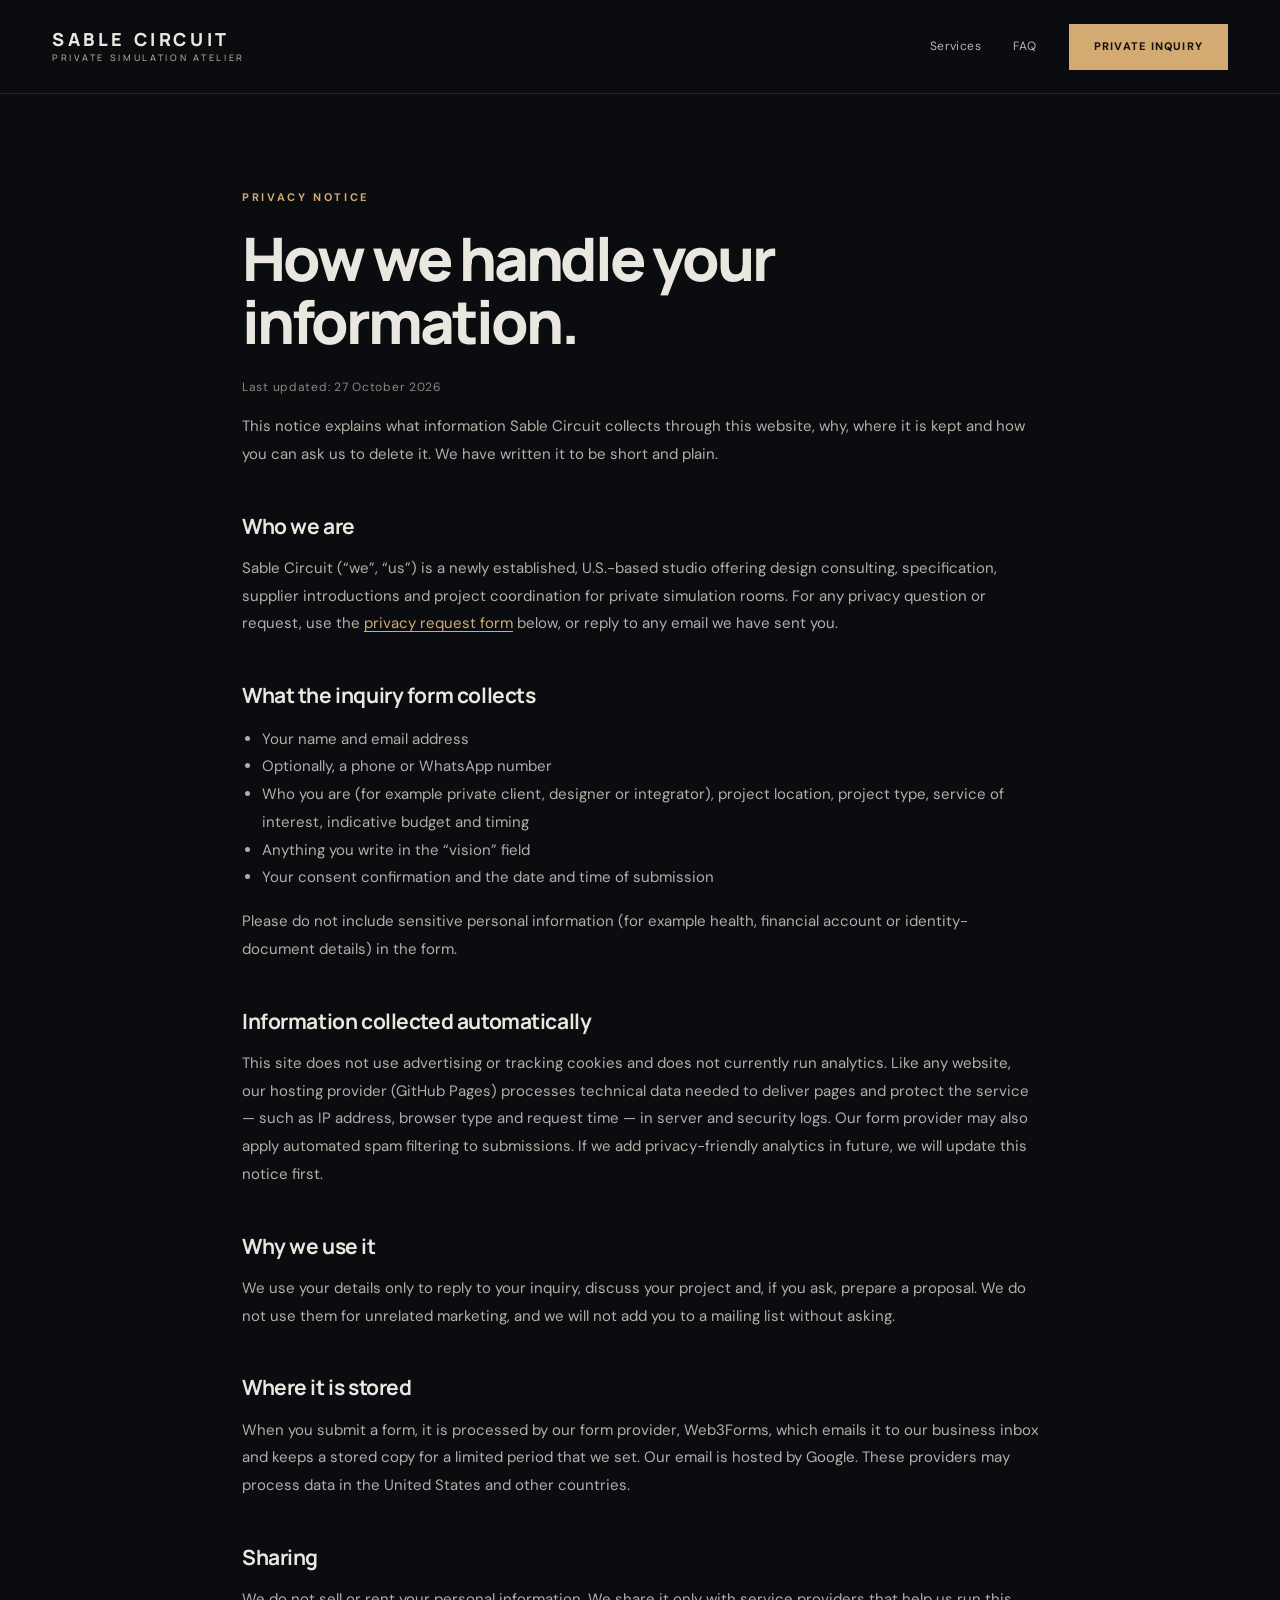
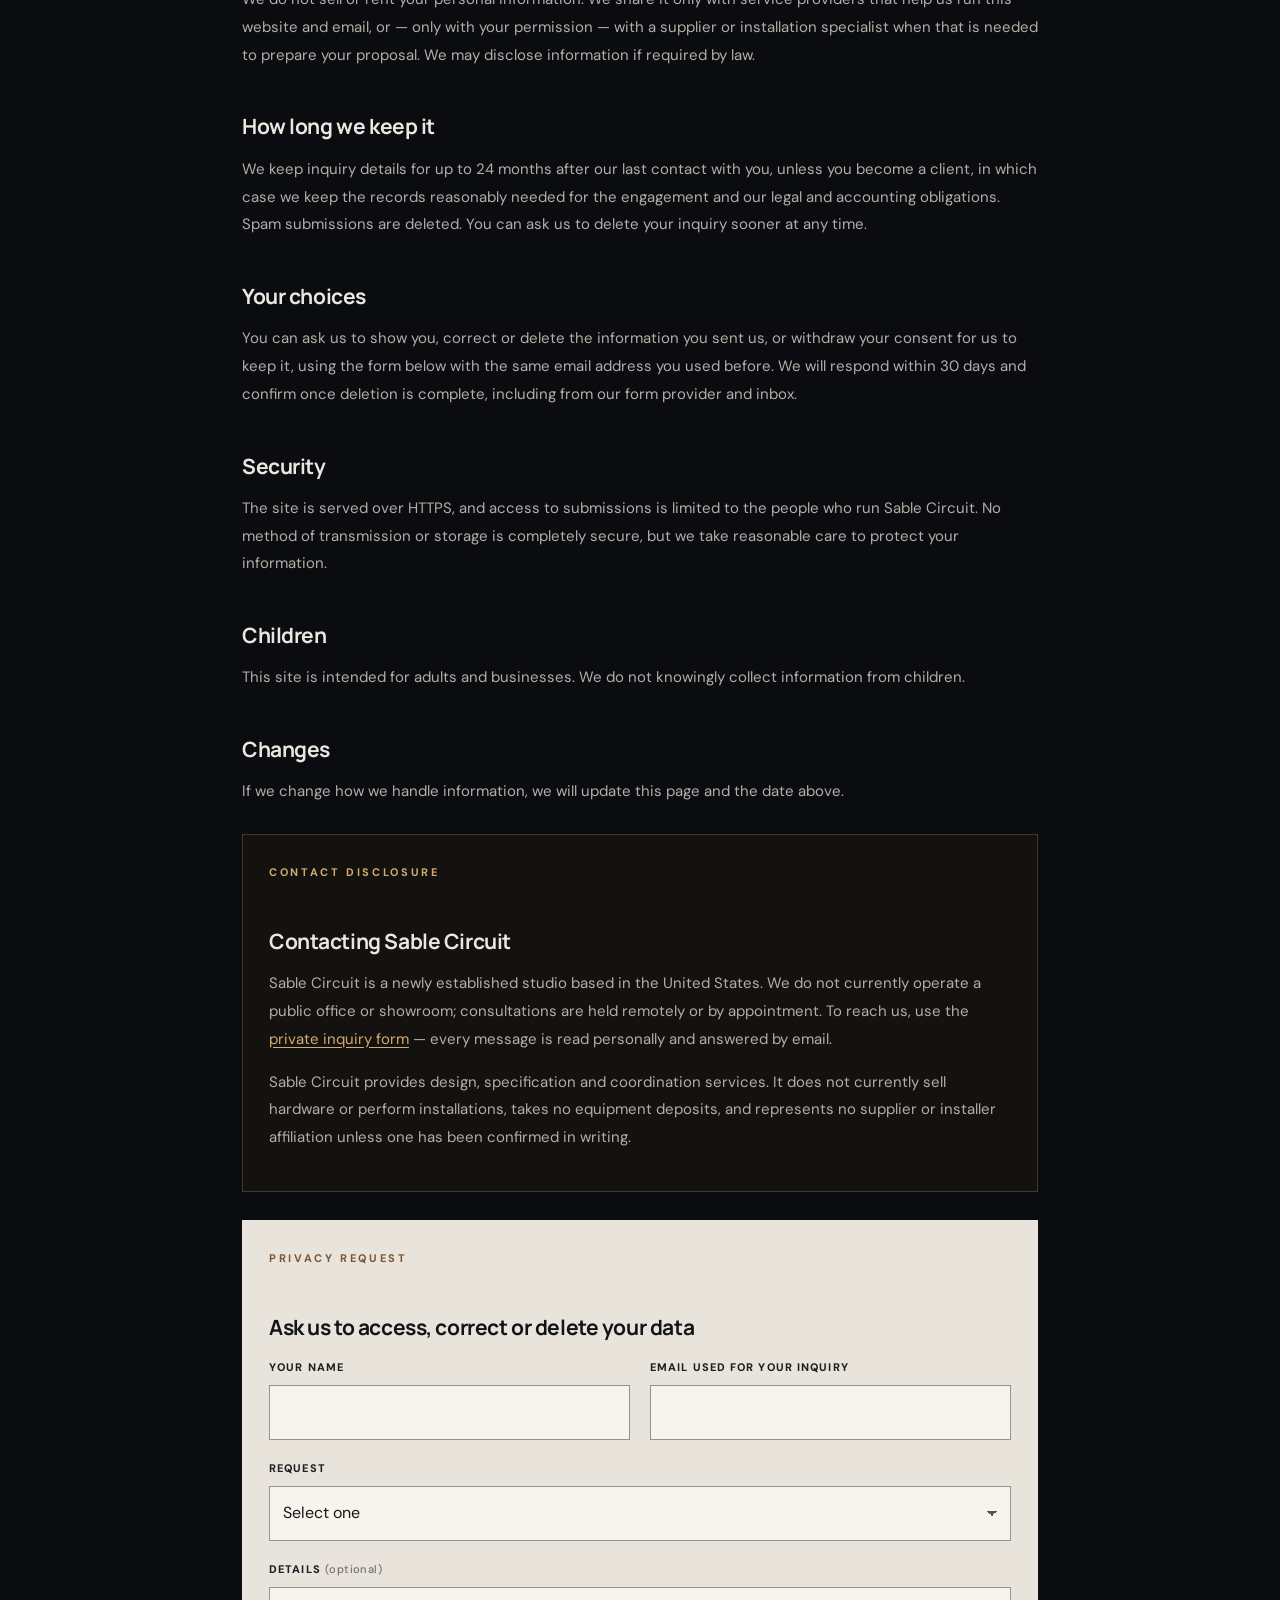
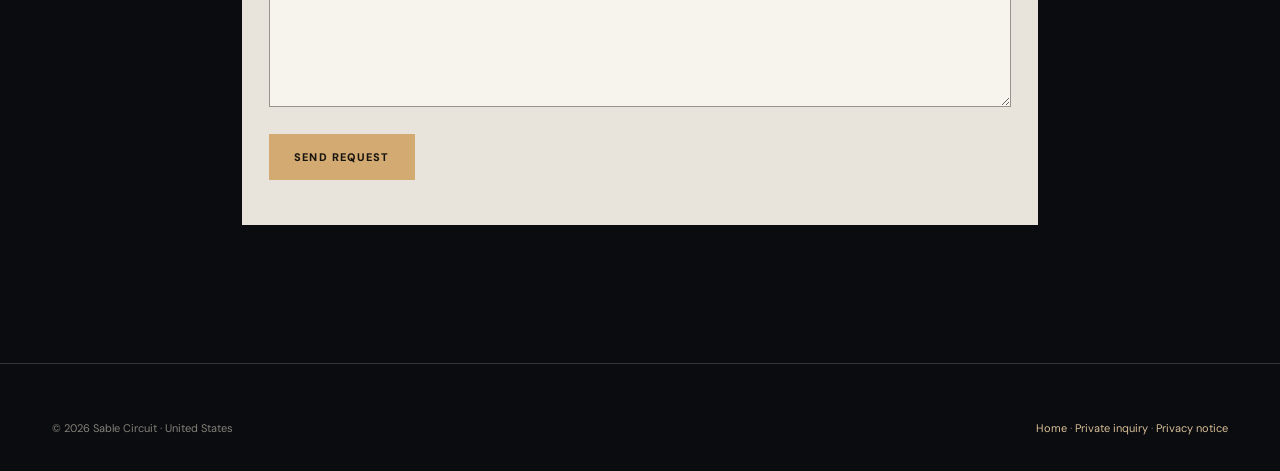
==== privacy/index.html @ c44b562e "Initial site: Sable Circuit — Private Simulation Atelier Co-authored-by: mrmream-dotcom <mrmream-dot" ====
<!DOCTYPE html>
<html lang="en">
<head>
  <meta charset="utf-8">
  <meta name="viewport" content="width=device-width, initial-scale=1">
  <title>Privacy Notice — Sable Circuit</title>
  <meta name="description" content="How Sable Circuit collects, uses, stores and deletes information submitted through its inquiry form.">
  <meta name="theme-color" content="#0a0c0f">
  <meta name="color-scheme" content="dark">
  <meta name="robots" content="index,follow">
  <meta http-equiv="Content-Security-Policy" content="default-src 'self'; script-src 'self'; style-src 'self'; img-src 'self' data:; font-src 'self'; connect-src 'self' https://api.web3forms.com; form-action 'self' https://api.web3forms.com; object-src 'none'">
  <meta name="referrer" content="strict-origin-when-cross-origin">
  <meta property="og:type" content="website">
  <meta property="og:site_name" content="Sable Circuit">
  <meta property="og:title" content="Privacy Notice — Sable Circuit">
  <meta property="og:description" content="How Sable Circuit collects, uses, stores and deletes information submitted through its inquiry form.">
  <meta property="og:image" content="https://mrmream-dotcom.github.io/Sable-circuit/og-image.png">
  <meta name="twitter:card" content="summary_large_image">
  <link rel="icon" href="../favicon.svg" type="image/svg+xml">
  <link rel="icon" href="../favicon-32.png" type="image/png" sizes="32x32">
  <link rel="apple-touch-icon" href="../apple-touch-icon.png">
  <link rel="manifest" href="../site.webmanifest">
  <link rel="stylesheet" href="../assets/css/site.css">
</head>
<body>
<a class="skip" href="#main">Skip to content</a>
<header class="site">
  <div class="wrap nav">
    <a href="../" class="mark" aria-label="Sable Circuit — home">SABLE CIRCUIT<small>PRIVATE SIMULATION ATELIER</small></a>
    <nav class="menu menu-simple" aria-label="Primary"><a href="../#services">Services</a><a href="../#faq">FAQ</a><a class="btn" href="../#inquire">Private inquiry</a></nav>
  </div>
</header>
<main id="main" class="page">
  <div class="wrap">
    <span class="eyebrow">Privacy notice</span>
    <h1>How we handle your information.</h1>
    <p class="meta">Last updated: 27 October 2026</p>
    <p>This notice explains what information Sable Circuit collects through this website, why, where it is kept and how you can ask us to delete it. We have written it to be short and plain.</p>

    <h2>Who we are</h2>
    <p>Sable Circuit (“we”, “us”) is a newly established, U.S.-based studio offering design consulting, specification, supplier introductions and project coordination for private simulation rooms. For any privacy question or request, use the <a href="#privacy-request">privacy request form</a> below, or reply to any email we have sent you.</p>

    <h2>What the inquiry form collects</h2>
    <ul>
      <li>Your name and email address</li>
      <li>Optionally, a phone or WhatsApp number</li>
      <li>Who you are (for example private client, designer or integrator), project location, project type, service of interest, indicative budget and timing</li>
      <li>Anything you write in the “vision” field</li>
      <li>Your consent confirmation and the date and time of submission</li>
    </ul>
    <p>Please do not include sensitive personal information (for example health, financial account or identity-document details) in the form.</p>

    <h2>Information collected automatically</h2>
    <p>This site does not use advertising or tracking cookies and does not currently run analytics. Like any website, our hosting provider (GitHub Pages) processes technical data needed to deliver pages and protect the service — such as IP address, browser type and request time — in server and security logs. Our form provider may also apply automated spam filtering to submissions. If we add privacy-friendly analytics in future, we will update this notice first.</p>

    <h2>Why we use it</h2>
    <p>We use your details only to reply to your inquiry, discuss your project and, if you ask, prepare a proposal. We do not use them for unrelated marketing, and we will not add you to a mailing list without asking.</p>

    <h2>Where it is stored</h2>
    <p>When you submit a form, it is processed by our form provider, Web3Forms, which emails it to our business inbox and keeps a stored copy for a limited period that we set. Our email is hosted by Google. These providers may process data in the United States and other countries.</p>

    <h2>Sharing</h2>
    <p>We do not sell or rent your personal information. We share it only with service providers that help us run this website and email, or — only with your permission — with a supplier or installation specialist when that is needed to prepare your proposal. We may disclose information if required by law.</p>

    <h2>How long we keep it</h2>
    <p>We keep inquiry details for up to 24 months after our last contact with you, unless you become a client, in which case we keep the records reasonably needed for the engagement and our legal and accounting obligations. Spam submissions are deleted. You can ask us to delete your inquiry sooner at any time.</p>

    <h2>Your choices</h2>
    <p>You can ask us to show you, correct or delete the information you sent us, or withdraw your consent for us to keep it, using the form below with the same email address you used before. We will respond within 30 days and confirm once deletion is complete, including from our form provider and inbox.</p>

    <h2>Security</h2>
    <p>The site is served over HTTPS, and access to submissions is limited to the people who run Sable Circuit. No method of transmission or storage is completely secure, but we take reasonable care to protect your information.</p>

    <h2>Children</h2>
    <p>This site is intended for adults and businesses. We do not knowingly collect information from children.</p>

    <h2>Changes</h2>
    <p>If we change how we handle information, we will update this page and the date above.</p>

    <div class="card" id="contact">
      <span class="eyebrow">Contact disclosure</span>
      <h2>Contacting Sable Circuit</h2>
      <p>Sable Circuit is a newly established studio based in the United States. We do not currently operate a public office or showroom; consultations are held remotely or by appointment. To reach us, use the <a href="../#inquire">private inquiry form</a> — every message is read personally and answered by email.</p>
      <p>Sable Circuit provides design, specification and coordination services. It does not currently sell hardware or perform installations, takes no equipment deposits, and represents no supplier or installer affiliation unless one has been confirmed in writing.</p>
    </div>

    <div class="card contact request-card" id="privacy-request">
      <span class="eyebrow">Privacy request</span>
      <h2>Ask us to access, correct or delete your data</h2>
      <div class="form-wrap" id="form-wrap">
        <form id="leadform" class="form" name="privacy-request" method="POST" action="https://api.web3forms.com/submit" accept-charset="UTF-8" novalidate>
          <input type="hidden" name="access_key" value="WEB3FORMS_ACCESS_KEY">
          <input type="hidden" name="subject" value="[Sable Circuit Lead] Privacy request">
          <input type="hidden" name="from_name" value="Sable Circuit website">
          <input type="hidden" name="form_type" value="Privacy request">
          <input type="hidden" name="redirect" value="https://mrmream-dotcom.github.io/Sable-circuit/thank-you/">
          <p class="hp" aria-hidden="true"><label>Leave this unchecked <input type="checkbox" name="botcheck" tabindex="-1"></label></p>
          <div class="field"><label for="pr-name">Your name</label><input id="pr-name" name="name" type="text" required autocomplete="name" maxlength="120"><span class="err">Please enter your name.</span></div>
          <div class="field"><label for="pr-email">Email used for your inquiry</label><input id="pr-email" name="email" type="email" required autocomplete="email" maxlength="200"><span class="err">Please enter a valid email address.</span></div>
          <div class="field full"><label for="pr-type">Request</label><select id="pr-type" name="request" required><option value="">Select one</option><option>Delete my data</option><option>Send me a copy of my data</option><option>Correct my data</option><option>Other privacy question</option></select><span class="err">Please choose a request.</span></div>
          <div class="field full"><label for="pr-notes">Details <span class="opt">(optional)</span></label><textarea id="pr-notes" name="notes" maxlength="2000"></textarea></div>
          <div class="form-actions"><button class="btn" type="submit" id="submit">Send request</button></div>
          <p class="status" id="status" role="status" aria-live="polite"></p>
        </form>
        <div class="success" id="success" tabindex="-1"><span class="eyebrow">Received</span><h3>Request received.</h3><p>We will reply by email within 30 days, and usually much sooner.</p></div>
      </div>
    </div>
  </div>
</main>
<footer class="footer">
  <div class="wrap">
    <div class="fine fine-solo"><span>© 2026 Sable Circuit · United States</span><span><a href="../">Home</a> · <a href="../#inquire">Private inquiry</a> · <a href="../privacy/">Privacy notice</a></span></div>
  </div>
</footer>
<script src="../assets/js/inquiry.js" defer></script>
</body>
</html>
---- assets/css/site.css ----
/* Sable Circuit — site styles. Fonts are self-hosted (SIL OFL 1.1, see assets/fonts/FONTS-LICENSE.txt). */
@font-face{font-family:'Manrope';src:url('../fonts/manrope-var.woff2') format('woff2');font-weight:200 800;font-style:normal;font-display:swap}
@font-face{font-family:'DM Sans';src:url('../fonts/dmsans-var.woff2') format('woff2');font-weight:100 1000;font-style:normal;font-display:swap}
:root{--bg:#0a0c0f;--paper:#eae7e1;--mute:#aaa9a6;--accent:#d3aa72;--accent-2:#e9c395;--line:#383b40;--panel:#14171b;--ink:#121418;--sand:#e8e4dc}
*{box-sizing:border-box}
html{scroll-behavior:smooth;-webkit-text-size-adjust:100%}
body{margin:0;background:var(--bg);color:var(--paper);font-family:'DM Sans',Arial,sans-serif;line-height:1.55;overflow-x:hidden}
a{color:inherit;text-decoration:none}
img,svg{max-width:100%}
button,input,select,textarea{font:inherit}
::selection{background:var(--accent);color:var(--bg)}
:focus-visible{outline:2px solid var(--accent);outline-offset:3px}
.skip{position:absolute;left:-9999px;top:8px;z-index:50;background:var(--accent);color:#17130e;padding:10px 16px;font-weight:700}
.skip:focus{left:12px}
.wrap{max-width:1240px;margin:auto;padding:0 32px}
.eyebrow{display:inline-block;text-transform:uppercase;letter-spacing:.24em;font-size:11px;font-weight:700;color:var(--accent)}
.sr-only{position:absolute!important;width:1px;height:1px;padding:0;margin:-1px;overflow:hidden;clip:rect(0,0,0,0);white-space:nowrap;border:0}

/* Header */
header.site{border-bottom:1px solid #ffffff1b;position:relative;z-index:5}
.nav{min-height:93px;display:flex;justify-content:space-between;align-items:center;gap:20px}
.mark{font-family:Manrope,sans-serif;font-weight:800;letter-spacing:.20em;font-size:18px;white-space:nowrap;line-height:1.2}
.mark small{display:block;font-weight:500;letter-spacing:.3em;color:#b4a58f;font-size:9px;margin-top:3px}
.menu{display:flex;align-items:center;gap:32px;font-size:12px;color:#b5b6b4;letter-spacing:.04em}
.menu a:not(.btn):hover{color:var(--paper)}
.mnav{display:none;position:relative}
.mnav summary{list-style:none;cursor:pointer;display:inline-flex;align-items:center;gap:10px;min-height:42px;padding:0 14px;border:1px solid #6d6a66;font-size:10px;font-weight:800;letter-spacing:.16em;text-transform:uppercase;color:var(--paper)}
.mnav summary::-webkit-details-marker{display:none}
.mnav summary .bars{width:16px;height:9px;border-block:1.5px solid currentColor;position:relative}
.mnav[open] summary{border-color:var(--accent);color:var(--accent)}
.mnav nav{position:absolute;right:0;top:calc(100% + 10px);width:min(78vw,300px);background:#111317;border:1px solid #ffffff22;padding:10px 0;box-shadow:0 18px 40px #0009}
.mnav nav a{display:block;padding:13px 20px;font-size:13px;letter-spacing:.06em;color:#d8d4cd;border-bottom:1px solid #ffffff10}
.mnav nav a:last-child{border-bottom:0;color:var(--accent);font-weight:700}

/* Buttons */
.btn{display:inline-flex;align-items:center;justify-content:center;min-height:46px;padding:0 24px;letter-spacing:.11em;text-transform:uppercase;font-size:11px;font-weight:800;border:1px solid var(--accent);background:var(--accent);color:#17130e;cursor:pointer;transition:transform .2s,background .2s;text-align:center}
.btn:hover{background:var(--accent-2);transform:translateY(-2px)}
.btn.ghost{background:transparent;color:var(--paper);border-color:#888785}
.btn.ghost:hover{border-color:var(--accent);color:var(--accent)}
.btn[disabled]{opacity:.6;cursor:progress;transform:none}

/* Hero */
.hero{position:relative;min-height:675px;overflow:hidden;background:radial-gradient(circle at 82% 42%,#282522 0%,#111317 38%,#0a0c0f 78%)}
.hero:before{content:'';position:absolute;inset:0;background:linear-gradient(105deg,transparent 0% 55%,#d3aa720c 55.3% 55.6%,transparent 55.9%);pointer-events:none}
.hero-content{position:relative;z-index:1;display:flex;align-items:center;min-height:675px}
.hero-text{max-width:680px;padding:76px 0 96px}
.hero h1{font-family:Manrope,Arial,sans-serif;font-size:clamp(46px,6.7vw,94px);line-height:1.02;letter-spacing:-.055em;margin:26px 0;font-weight:800}
.hero h1 em{font-style:normal;color:var(--accent)}
.hero p{max-width:540px;font-size:16px;color:#bcb9b3;line-height:1.85;margin:0 0 14px}
.hero p.sub{font-size:13px;color:#9b978f;line-height:1.7}
.hero-buttons{display:flex;flex-wrap:wrap;gap:12px;margin-top:32px}
.hero-id{position:absolute;bottom:35px;left:32px;font-size:10px;letter-spacing:.14em;color:#95918a;text-transform:uppercase;z-index:1}
.illustration{pointer-events:none;position:absolute;right:-9%;top:8%;width:64%;height:90%;opacity:.72}
.illustration svg{width:100%;height:100%;filter:drop-shadow(0 0 36px #bd99541f)}
.ticker{border-block:1px solid #ffffff22;background:#151619;padding:18px 0;overflow:hidden}
.ticker .wrap{display:flex;justify-content:space-between;gap:12px 20px;flex-wrap:wrap;color:#b5b0a8;font-size:10px;letter-spacing:.17em;text-transform:uppercase}

/* Sections */
section{padding:110px 0;scroll-margin-top:10px}
section.tight-top{padding-top:0}
section.alt{background:#101215}
.section-heading{font:700 clamp(30px,3.7vw,54px)/1.13 Manrope,Arial,sans-serif;letter-spacing:-.045em;max-width:760px;margin:19px 0 22px}
.lede{max-width:700px;color:#aaa7a1;line-height:1.85;margin:0 0 48px;font-size:15px}
.grid3{display:grid;grid-template-columns:repeat(3,1fr);gap:18px}
.service{border:1px solid #ffffff1f;background:linear-gradient(150deg,#1b1d20,#101215);padding:37px 31px;min-height:300px}
.service .number{display:block;color:var(--accent);font-size:12px;letter-spacing:.2em;margin-bottom:55px}
.service h3{font:700 25px/1.15 Manrope,sans-serif;letter-spacing:-.04em;margin:0 0 16px}
.service p{font-size:13.5px;color:#aeaeb0;margin:0;line-height:1.9}

/* Offers */
.offers{display:grid;grid-template-columns:repeat(3,1fr);gap:18px;align-items:stretch}
.offer{display:flex;flex-direction:column;border:1px solid #ffffff1f;background:#121418;padding:34px 30px 30px}
.offer.feature{border-color:#d3aa7266;background:linear-gradient(160deg,#1d1a16,#121418 60%)}
.offer .tag{font-size:11px;letter-spacing:.2em;text-transform:uppercase;color:var(--accent);font-weight:700}
.offer h3{font:700 26px/1.15 Manrope,sans-serif;letter-spacing:-.04em;margin:18px 0 8px}
.offer .fee{font:800 22px/1.2 Manrope,sans-serif;color:var(--paper);letter-spacing:-.03em;margin:6px 0 2px}
.offer .fee-note{font-size:11.5px;color:#8f8b84;letter-spacing:.04em;margin:0 0 18px}
.offer p{font-size:13.5px;color:#aeaeb0;line-height:1.8;margin:0 0 16px}
.offer ul{list-style:none;margin:0 0 24px;padding:0;border-top:1px solid #ffffff14}
.offer li{font-size:13px;color:#cfcbc4;padding:10px 0 10px 20px;border-bottom:1px solid #ffffff14;position:relative}
.offer li:before{content:'';position:absolute;left:0;top:18px;width:8px;height:1px;background:var(--accent)}
.offer .btn{margin-top:auto;align-self:flex-start}
.terms{margin-top:28px;border:1px solid #d3aa7240;background:#15130f;padding:22px 26px;font-size:13px;color:#bdb6aa;line-height:1.8;max-width:980px}
.terms strong{color:var(--paper)}

/* Split */
.split{display:grid;grid-template-columns:1fr 1fr;gap:80px;align-items:center}
.split p{color:#aaa7a1;line-height:1.9}
.panel-art{min-height:360px;border:1px solid #97744755;background:radial-gradient(ellipse at 70% 45%,#4c3a28,#201d1c 37%,#0d0f12 80%);display:flex;align-items:center;justify-content:center;position:relative;overflow:hidden}
.panel-art:before,.panel-art:after{content:'';position:absolute;transform:rotate(-27deg);height:900px;width:1px;background:#d3aa7244;left:37%;top:-240px}
.panel-art:after{left:43%;background:#d3aa7220}
.panel-art span{font:800 92px/1 Manrope,sans-serif;letter-spacing:-.12em;color:#dcc7a6;text-shadow:0 0 80px #bb834e}
.panel-art small{position:absolute;bottom:14px;right:16px;font-size:10px;letter-spacing:.16em;text-transform:uppercase;color:#8f826f}

/* Budgets */
.budgets{display:grid;grid-template-columns:repeat(3,1fr);gap:16px}
.budget{border-top:1px solid var(--accent);background:#17191c;padding:30px 30px 34px}
.budget h3{font:700 24px Manrope,sans-serif;margin:16px 0 6px}
.budget .price{font:800 27px Manrope,sans-serif;color:var(--accent);letter-spacing:-.05em}
.budget .label{display:inline-block;margin-top:8px;font-size:10px;letter-spacing:.16em;text-transform:uppercase;color:#8f8b84;border:1px solid #ffffff22;padding:3px 8px}
.budget p{color:#a7a4a0;font-size:13px;line-height:1.7}
.note{color:#9a968f;font-size:12.5px;max-width:820px;margin-top:22px;line-height:1.75}

/* Steps */
.steps{display:grid;grid-template-columns:repeat(4,1fr);gap:27px}
.step{padding-top:23px;border-top:1px solid #575350}
.step strong{color:var(--accent);display:block;font-size:13px;margin-bottom:22px}
.step h3{font-size:17px;margin:0 0 9px}
.step p{font-size:12.5px;color:#a9a7a3;line-height:1.8;margin:0}

/* Trade */
.trade-list{list-style:none;padding:0;margin:26px 0 0;display:grid;grid-template-columns:1fr 1fr;gap:12px}
.trade-list li{border:1px solid #ffffff1a;padding:16px 18px;font-size:13px;color:#cfcbc4;background:#121418}
.trade-list li b{display:block;color:var(--accent);font-size:11px;letter-spacing:.16em;text-transform:uppercase;margin-bottom:4px}

/* FAQ */
.faq{max-width:900px;border-top:1px solid #ffffff1c}
.faq details{border-bottom:1px solid #ffffff1c}
.faq summary{cursor:pointer;list-style:none;padding:22px 40px 22px 0;font:600 17px/1.4 Manrope,sans-serif;letter-spacing:-.01em;position:relative}
.faq summary::-webkit-details-marker{display:none}
.faq summary:after{content:'+';position:absolute;right:4px;top:18px;color:var(--accent);font-size:24px;font-weight:400}
.faq details[open] summary:after{content:'–'}
.faq details p{margin:0 0 22px;color:#aaa7a1;font-size:14px;line-height:1.85;max-width:780px}

/* Contact / form */
.contact{background:var(--sand);color:var(--ink)}
.contact .eyebrow{color:#7a5530}
.contact-grid{display:grid;grid-template-columns:minmax(0,.85fr) minmax(0,1.15fr);gap:64px;align-items:start}
.contact-copy{color:#5a5752;font-size:14.5px;line-height:1.8}
.contact-copy a,.data-note a,.contact .consent a{color:#7a5530;text-decoration:underline;text-underline-offset:3px}
.data-note{margin-top:26px;border-left:2px solid #b08550;padding:4px 0 4px 16px;font-size:12.5px;color:#5f5b55;line-height:1.75}
.data-note strong{color:#2a2622}
.direct{margin-top:22px;font-size:13px;color:#5a5752}
.form{display:grid;grid-template-columns:1fr 1fr;gap:20px}
.field label,.field .lbl{display:block;font-size:11px;font-weight:800;letter-spacing:.1em;text-transform:uppercase;margin:0 0 9px;color:#1d1f23}
.field .opt{font-weight:500;letter-spacing:.04em;text-transform:none;color:#76726b}
.field input,.field select,.field textarea{width:100%;padding:14px 13px;border:1px solid #99948b;color:#171717;background:#f7f4ee;border-radius:0;outline-color:#9a6d3e;font-size:16px;-webkit-appearance:none;appearance:none}
.field select{background-image:linear-gradient(45deg,transparent 50%,#5a5752 50%),linear-gradient(135deg,#5a5752 50%,transparent 50%);background-position:calc(100% - 18px) 50%,calc(100% - 13px) 50%;background-size:5px 5px;background-repeat:no-repeat;padding-right:34px}
.field.full{grid-column:1 / -1}
.field textarea{resize:vertical;min-height:120px}
.field .err{display:none;font-size:12px;color:#9b2c1f;margin-top:6px}
.field.invalid input,.field.invalid select,.field.invalid textarea{border-color:#9b2c1f;background:#fbf1ee}
.field.invalid .err{display:block}
.consent{grid-column:1 / -1;display:flex;gap:12px;align-items:flex-start;font-size:13px;color:#3d3a35;line-height:1.6}
.consent input{width:20px;height:20px;margin:2px 0 0;flex:0 0 auto;accent-color:#9a6d3e}
.consent.invalid{color:#9b2c1f}
.form-actions{grid-column:1 / -1;display:flex;flex-wrap:wrap;align-items:center;gap:16px}
.form-help{font-size:12px;color:#77736d;margin:0}
.status{grid-column:1 / -1;font-size:14px;margin:0}
.status.error{color:#9b2c1f}
.hp{position:absolute!important;left:-10000px!important;width:1px;height:1px;overflow:hidden}
.success{display:none;border:1px solid #b08550;background:#f4efe6;padding:34px 32px}
.success h3{font:700 26px/1.2 Manrope,sans-serif;letter-spacing:-.03em;margin:12px 0 10px;color:var(--ink)}
.success p{color:#5a5752;font-size:14px;line-height:1.8;margin:0 0 10px}
.form-wrap.sent .form{display:none}
.form-wrap.sent .success{display:block}

/* Footer */
.footer{padding:56px 0 34px;border-top:1px solid #343434;color:#96928a;font-size:12px}
.footer-grid{display:grid;grid-template-columns:1.4fr 1fr 1fr;gap:40px}
.footer h4{font-size:10px;letter-spacing:.2em;text-transform:uppercase;color:#cfc6b8;margin:0 0 14px}
.footer ul{list-style:none;margin:0;padding:0}
.footer li{margin:0 0 9px}
.footer a{color:#d9bf98}
.footer a:hover{color:var(--accent-2)}
.footer .fine{margin-top:40px;padding-top:20px;border-top:1px solid #ffffff12;display:flex;justify-content:space-between;gap:12px 25px;flex-wrap:wrap;font-size:11px;color:#85817a}
.footer p{margin:0 0 10px;line-height:1.7;max-width:420px}

/* Simple pages (privacy, thank-you, 404) */
.page{padding:90px 0 110px}
.page .wrap{max-width:860px}
.page h1{font:800 clamp(36px,5vw,60px)/1.06 Manrope,sans-serif;letter-spacing:-.05em;margin:18px 0 22px}
.page h2{font:700 21px/1.3 Manrope,sans-serif;letter-spacing:-.02em;margin:44px 0 12px;color:var(--paper)}
.page p,.page li{color:#b3afa8;font-size:15px;line-height:1.85}
.page ul{padding-left:20px}
.page a:not(.btn){color:var(--accent);text-decoration:underline;text-underline-offset:3px}
.page .meta{font-size:12px;color:#8c887f;letter-spacing:.06em}
.page .card{border:1px solid #d3aa7240;background:#13120f;padding:24px 26px;margin:28px 0}
.page .actions{display:flex;flex-wrap:wrap;gap:12px;margin-top:34px}
.center-page{min-height:calc(100vh - 93px - 160px);display:flex;align-items:center}

/* Responsive */
@media(max-width:1080px){.menu{gap:22px}}
@media(max-width:980px){.menu{display:none}.mnav{display:block}.illustration{right:-32%;width:93%;opacity:.28}.split{grid-template-columns:1fr;gap:28px}.grid3,.budgets,.offers{grid-template-columns:1fr}.steps{grid-template-columns:repeat(2,1fr)}.contact-grid{grid-template-columns:1fr;gap:36px}.footer-grid{grid-template-columns:1fr 1fr}.footer-grid>div:first-child{grid-column:1 / -1}.service{min-height:0}.service .number{margin-bottom:28px}}
@media(max-width:600px){.wrap{padding:0 22px}.nav{min-height:78px}.mark{font-size:14px;letter-spacing:.18em}.mark small{font-size:8px;letter-spacing:.24em}section{padding:72px 0}.hero,.hero-content{min-height:0}.hero-text{padding:56px 0 90px}.hero h1{font-size:clamp(40px,12vw,54px)}.hero p{font-size:14.5px}.hero-buttons .btn{flex:1 1 100%}.hero-id{left:22px;right:22px;bottom:28px}.ticker .wrap{font-size:9px;justify-content:flex-start}.steps{grid-template-columns:1fr;gap:18px}.form{grid-template-columns:1fr}.panel-art{min-height:240px}.panel-art span{font-size:72px}.trade-list{grid-template-columns:1fr}.offer{padding:28px 22px}.budget{padding:26px 22px}.footer-grid{grid-template-columns:1fr}.success{padding:26px 20px}.form-actions .btn{width:100%}}
@media(prefers-reduced-motion:reduce){html{scroll-behavior:auto}.btn{transition:none}.btn:hover{transform:none}}
.steps-gap{margin-top:90px}
.footer-blurb{margin-top:18px!important}
@media(max-width:600px){.steps-gap{margin-top:56px}}
.menu-simple{display:flex}
@media(max-width:980px){.menu.menu-simple{display:flex;gap:14px}.menu.menu-simple a:not(.btn){display:none}}
@media(max-width:600px){.menu.menu-simple .btn{padding:0 12px;font-size:9.5px;min-height:38px}}
.fine-solo{margin-top:0;border-top:0;padding-top:0}

/* hero note sits in the content column (aligned with the container at every width) */
.hero-id,.hero-id[class]{position:static;margin-top:34px;left:auto;right:auto;bottom:auto}
/* privacy request card reuses the light inquiry-form palette */
.request-card{border-color:transparent}
.request-card h2{color:var(--ink)}
.request-card .form{margin-top:18px}
.card.request-card{background:var(--sand);color:var(--ink);border-color:transparent}
.footer .fine-solo{margin-top:0;border-top:0;padding-top:0}
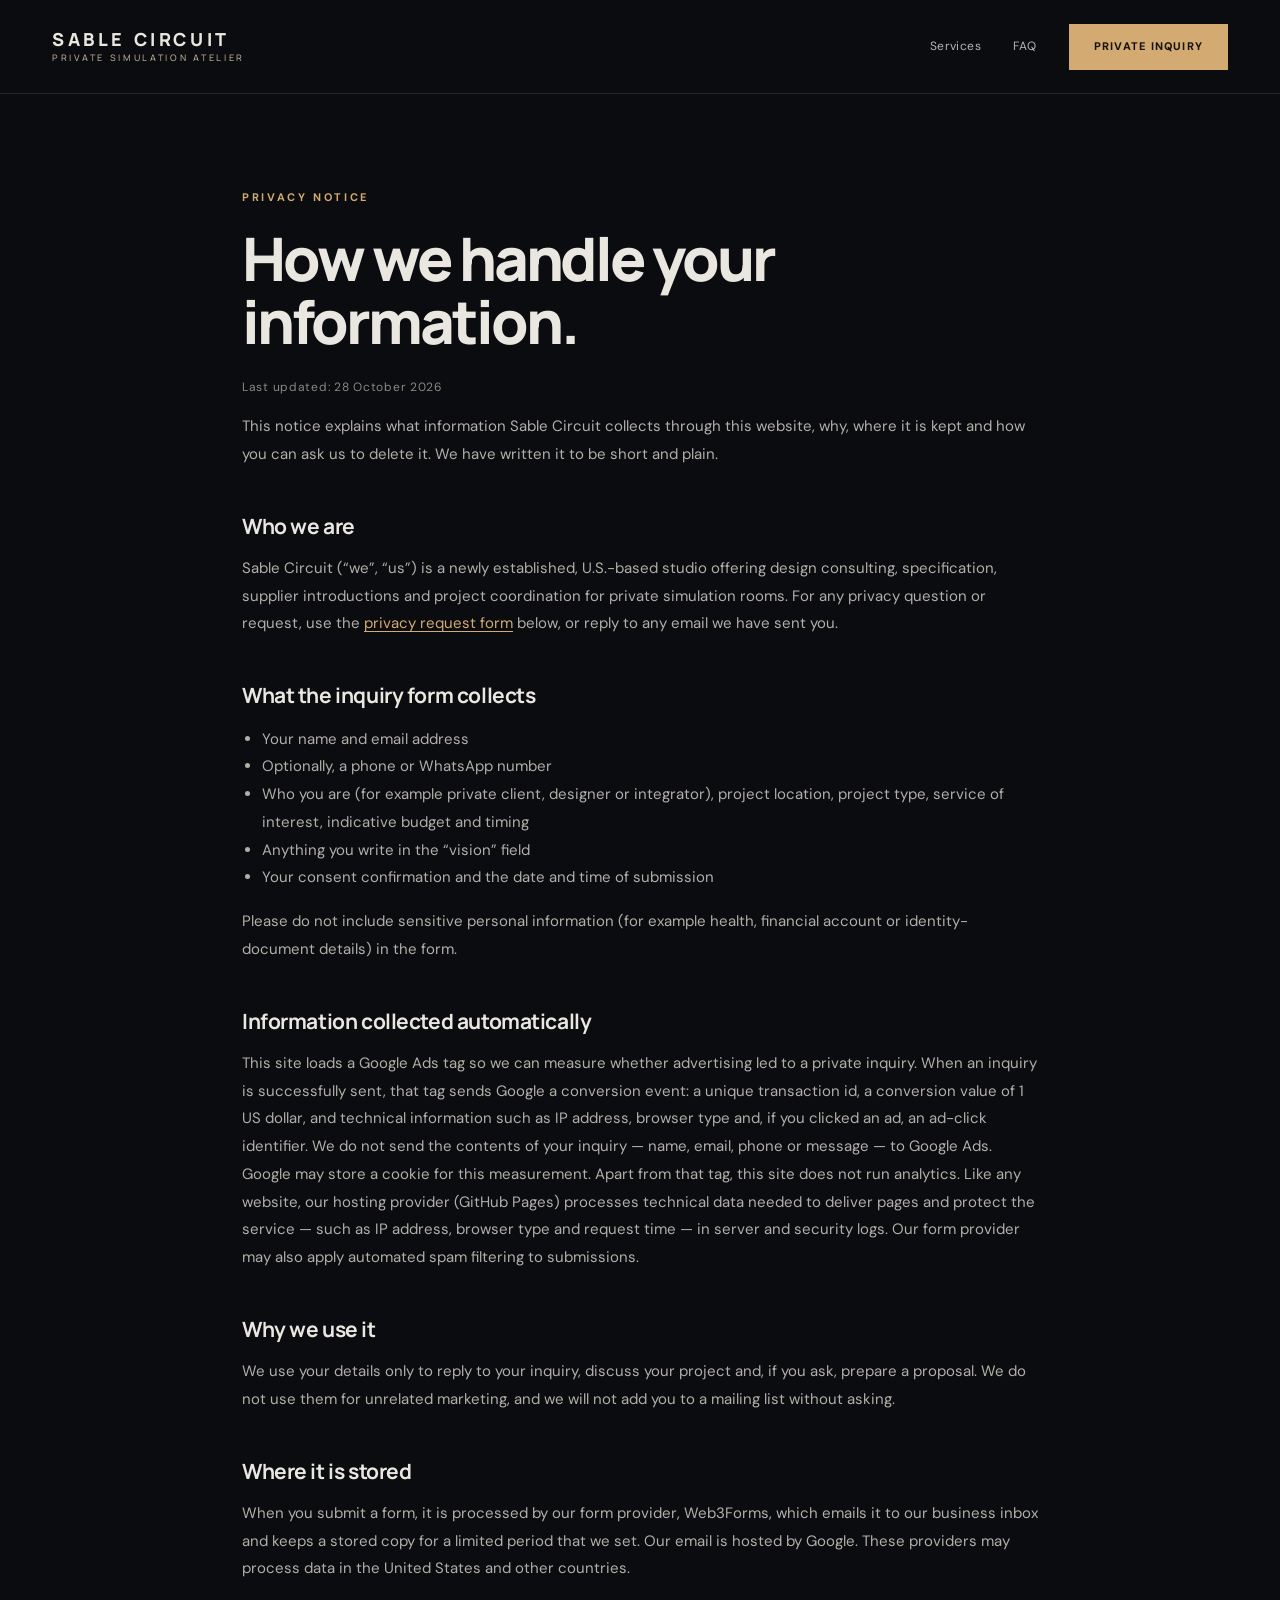
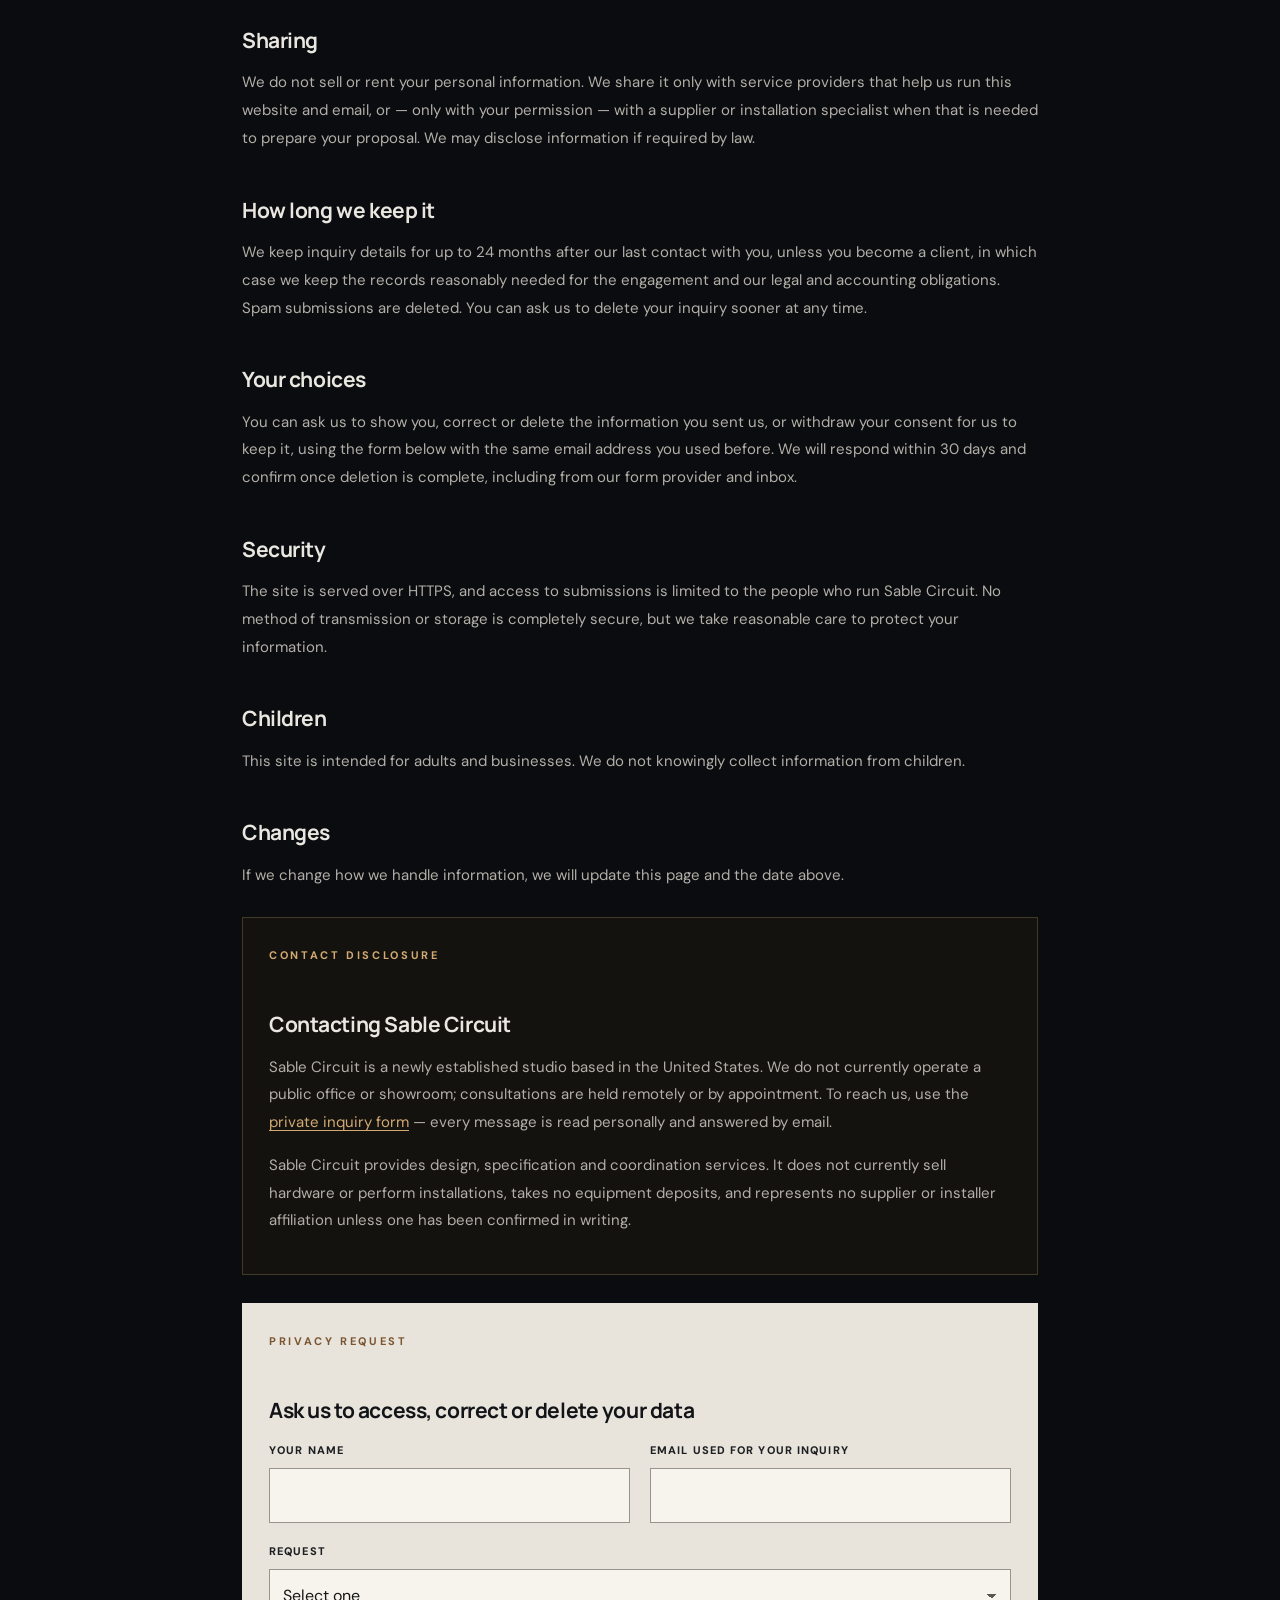
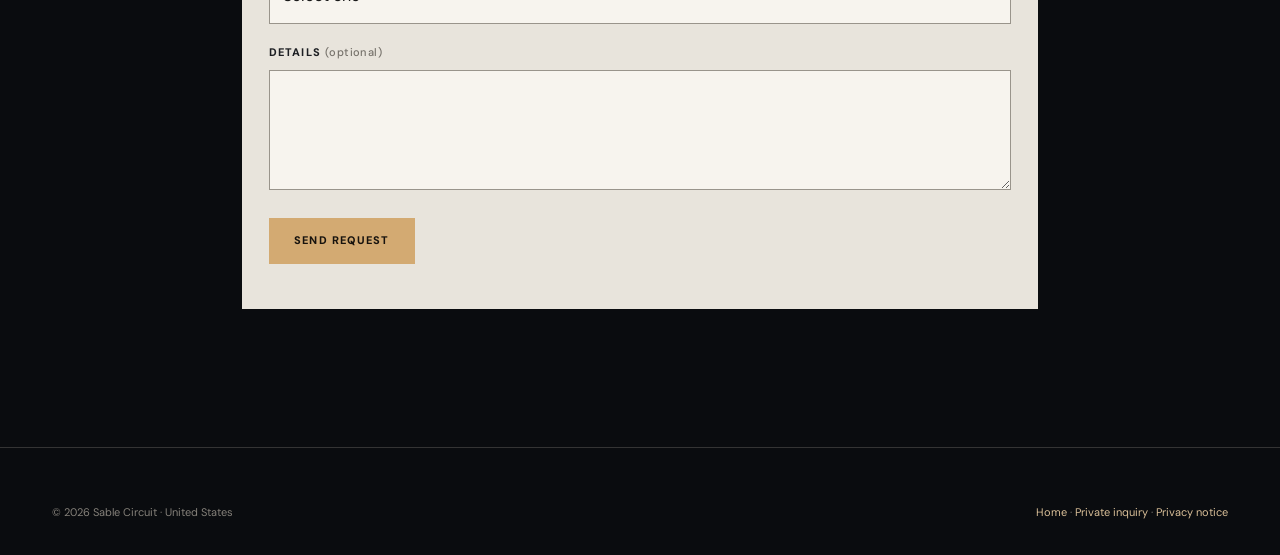
==== commit 0af32564: "Record a Google Ads conversion after each successful inquiry Load gtag.js for AW-18541109360 and sen" ====
--- a/privacy/index.html
+++ b/privacy/index.html
@@ -8,19 +8,21 @@
   <meta name="theme-color" content="#0a0c0f">
   <meta name="color-scheme" content="dark">
   <meta name="robots" content="index,follow">
-  <meta http-equiv="Content-Security-Policy" content="default-src 'self'; script-src 'self'; style-src 'self'; img-src 'self' data:; font-src 'self'; connect-src 'self' https://api.web3forms.com; form-action 'self' https://api.web3forms.com; object-src 'none'">
+  <meta http-equiv="Content-Security-Policy" content="default-src 'self'; script-src 'self' https://www.googletagmanager.com https://www.googleadservices.com https://googleads.g.doubleclick.net https://www.google.com; style-src 'self'; img-src 'self' data: https://www.google.com https://www.googleadservices.com https://googleads.g.doubleclick.net https://ad.doubleclick.net https://www.googletagmanager.com; font-src 'self'; connect-src 'self' https://api.web3forms.com https://www.google.com https://www.googleadservices.com https://googleads.g.doubleclick.net https://ad.doubleclick.net https://www.googletagmanager.com https://pagead2.googlesyndication.com https://www.google-analytics.com; frame-src https://www.googletagmanager.com https://td.doubleclick.net; form-action 'self' https://api.web3forms.com; object-src 'none'">
   <meta name="referrer" content="strict-origin-when-cross-origin">
   <meta property="og:type" content="website">
   <meta property="og:site_name" content="Sable Circuit">
   <meta property="og:title" content="Privacy Notice — Sable Circuit">
   <meta property="og:description" content="How Sable Circuit collects, uses, stores and deletes information submitted through its inquiry form.">
-  <meta property="og:image" content="https://mrmream-dotcom.github.io/Sable-circuit/og-image.png">
+  <meta property="og:image" content="https://sable-circuit.com/og-image.png">
   <meta name="twitter:card" content="summary_large_image">
   <link rel="icon" href="../favicon.svg" type="image/svg+xml">
   <link rel="icon" href="../favicon-32.png" type="image/png" sizes="32x32">
   <link rel="apple-touch-icon" href="../apple-touch-icon.png">
   <link rel="manifest" href="../site.webmanifest">
   <link rel="stylesheet" href="../assets/css/site.css">
+  <script async src="https://www.googletagmanager.com/gtag/js?id=AW-18541109360"></script>
+  <script src="../assets/js/google-ads.js"></script>
 </head>
 <body>
 <a class="skip" href="#main">Skip to content</a>
@@ -34,7 +36,7 @@
   <div class="wrap">
     <span class="eyebrow">Privacy notice</span>
     <h1>How we handle your information.</h1>
-    <p class="meta">Last updated: 27 October 2026</p>
+    <p class="meta">Last updated: 28 October 2026</p>
     <p>This notice explains what information Sable Circuit collects through this website, why, where it is kept and how you can ask us to delete it. We have written it to be short and plain.</p>
 
     <h2>Who we are</h2>
@@ -51,7 +53,7 @@
     <p>Please do not include sensitive personal information (for example health, financial account or identity-document details) in the form.</p>
 
     <h2>Information collected automatically</h2>
-    <p>This site does not use advertising or tracking cookies and does not currently run analytics. Like any website, our hosting provider (GitHub Pages) processes technical data needed to deliver pages and protect the service — such as IP address, browser type and request time — in server and security logs. Our form provider may also apply automated spam filtering to submissions. If we add privacy-friendly analytics in future, we will update this notice first.</p>
+    <p>This site loads a Google Ads tag so we can measure whether advertising led to a private inquiry. When an inquiry is successfully sent, that tag sends Google a conversion event: a unique transaction id, a conversion value of 1 US dollar, and technical information such as IP address, browser type and, if you clicked an ad, an ad-click identifier. We do not send the contents of your inquiry — name, email, phone or message — to Google Ads. Google may store a cookie for this measurement. Apart from that tag, this site does not run analytics. Like any website, our hosting provider (GitHub Pages) processes technical data needed to deliver pages and protect the service — such as IP address, browser type and request time — in server and security logs. Our form provider may also apply automated spam filtering to submissions.</p>
 
     <h2>Why we use it</h2>
     <p>We use your details only to reply to your inquiry, discuss your project and, if you ask, prepare a proposal. We do not use them for unrelated marketing, and we will not add you to a mailing list without asking.</p>
@@ -89,11 +91,11 @@
       <h2>Ask us to access, correct or delete your data</h2>
       <div class="form-wrap" id="form-wrap">
         <form id="leadform" class="form" name="privacy-request" method="POST" action="https://api.web3forms.com/submit" accept-charset="UTF-8" novalidate>
-          <input type="hidden" name="access_key" value="WEB3FORMS_ACCESS_KEY">
+          <input type="hidden" name="access_key" value="091cd955-1ba2-4acc-b35f-6c7724abb203">
           <input type="hidden" name="subject" value="[Sable Circuit Lead] Privacy request">
           <input type="hidden" name="from_name" value="Sable Circuit website">
           <input type="hidden" name="form_type" value="Privacy request">
-          <input type="hidden" name="redirect" value="https://mrmream-dotcom.github.io/Sable-circuit/thank-you/">
+          <input type="hidden" name="redirect" value="https://sable-circuit.com/thank-you/">
           <p class="hp" aria-hidden="true"><label>Leave this unchecked <input type="checkbox" name="botcheck" tabindex="-1"></label></p>
           <div class="field"><label for="pr-name">Your name</label><input id="pr-name" name="name" type="text" required autocomplete="name" maxlength="120"><span class="err">Please enter your name.</span></div>
           <div class="field"><label for="pr-email">Email used for your inquiry</label><input id="pr-email" name="email" type="email" required autocomplete="email" maxlength="200"><span class="err">Please enter a valid email address.</span></div>
--- a/assets/css/site.css
+++ b/assets/css/site.css
@@ -200,3 +200,17 @@
 .request-card .form{margin-top:18px}
 .card.request-card{background:var(--sand);color:var(--ink);border-color:transparent}
 .footer .fine-solo{margin-top:0;border-top:0;padding-top:0}
+
+/* Grand opening offer strip + partners section */
+.offer-strip{background:#15130f;border-bottom:1px solid #d3aa7240;padding:14px 0;font-size:13px;line-height:1.7;color:#d8d1c4}
+.offer-strip[hidden]{display:none}
+.offer-strip p{margin:0}
+.offer-strip strong{color:var(--accent-2);letter-spacing:.08em}
+.offer-strip a{color:var(--accent);text-decoration:underline;text-underline-offset:3px;white-space:nowrap}
+.offer-strip a:hover{color:var(--accent-2)}
+.offer-tag{display:inline-block;margin-right:10px;padding:2px 8px;border:1px solid var(--accent);color:var(--accent);font-size:10px;font-weight:800;letter-spacing:.16em;text-transform:uppercase;vertical-align:1px}
+.partner-honest{color:#aaa7a1;font-size:13px;border-left:2px solid var(--accent);padding-left:14px}
+.partner-list{list-style:none;padding:0;margin:26px 0 0;display:grid;gap:12px}
+.partner-list li{border:1px solid #ffffff1a;padding:16px 18px 16px 42px;font-size:13.5px;color:#cfcbc4;background:#121418;position:relative;line-height:1.6}
+.partner-list li::before{content:"";position:absolute;left:18px;top:23px;width:10px;height:1px;background:var(--accent)}
+#partners+section{border-top:1px solid #ffffff12}
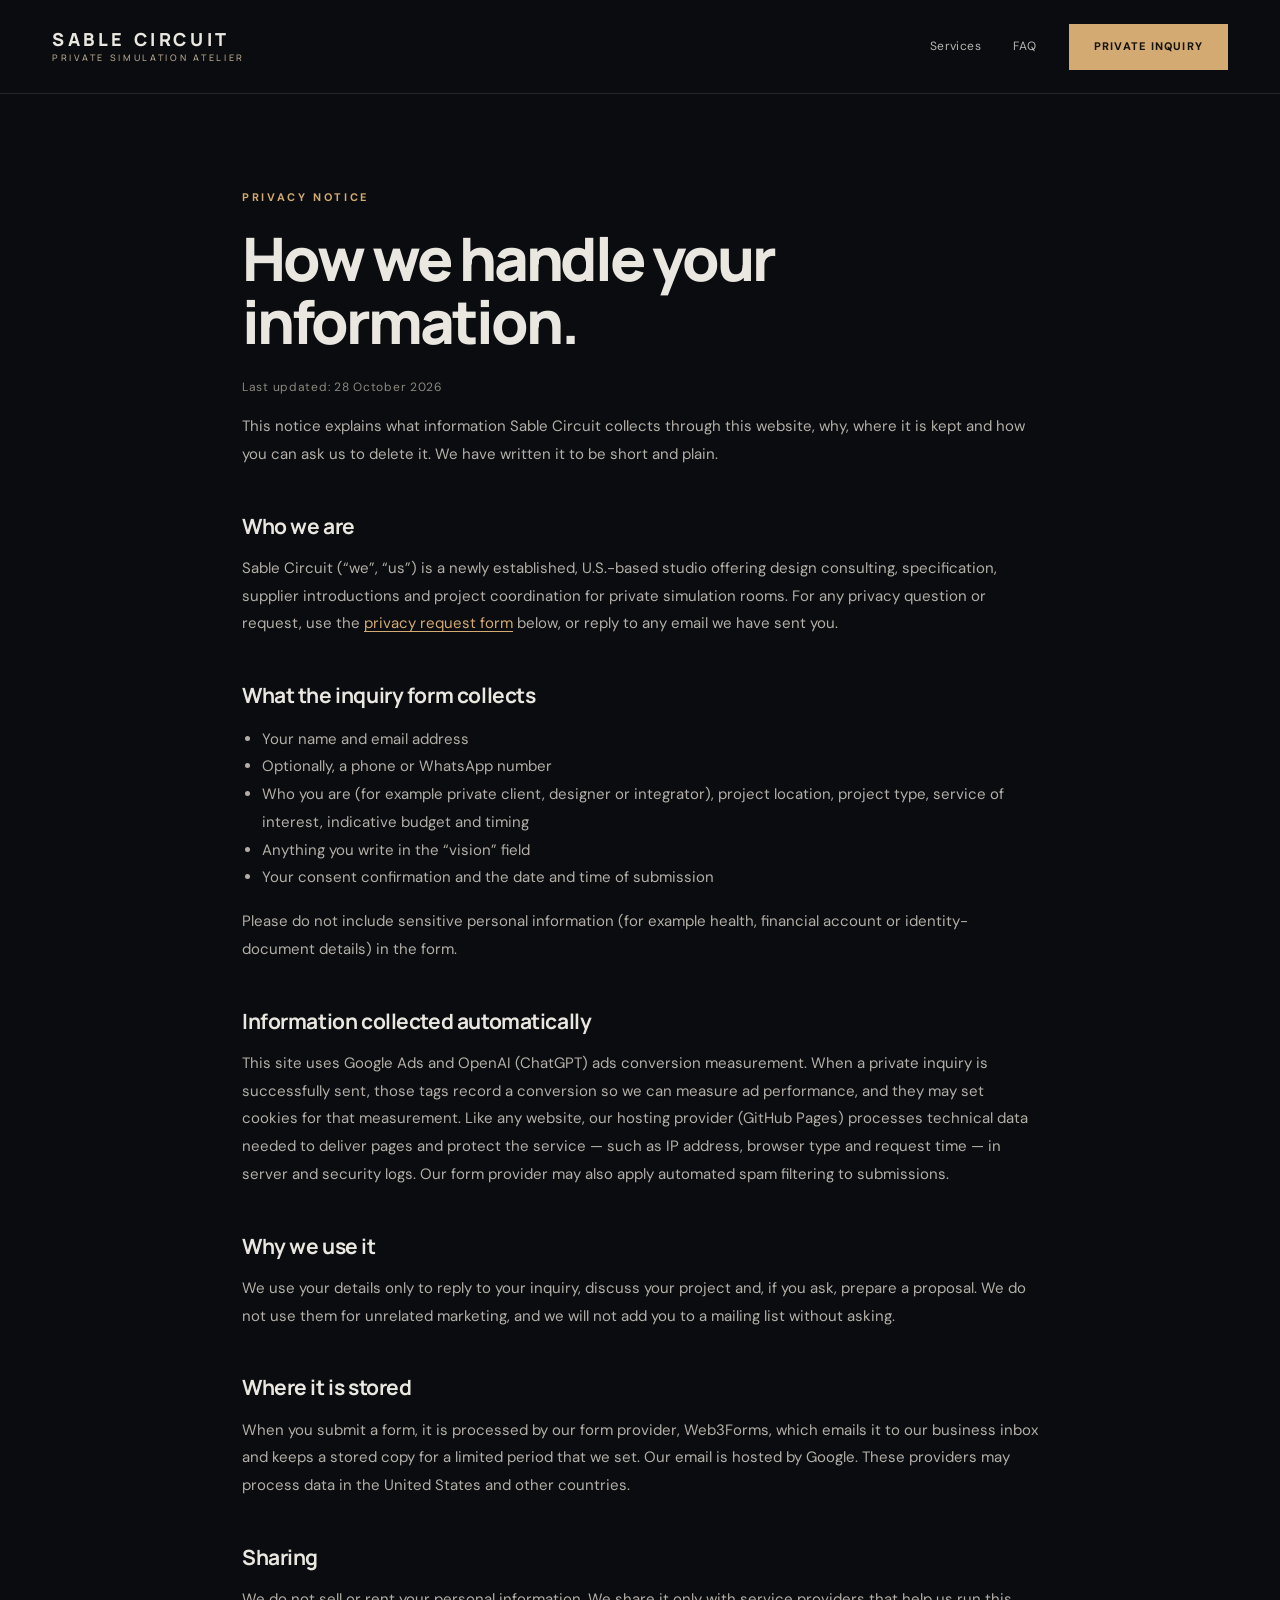
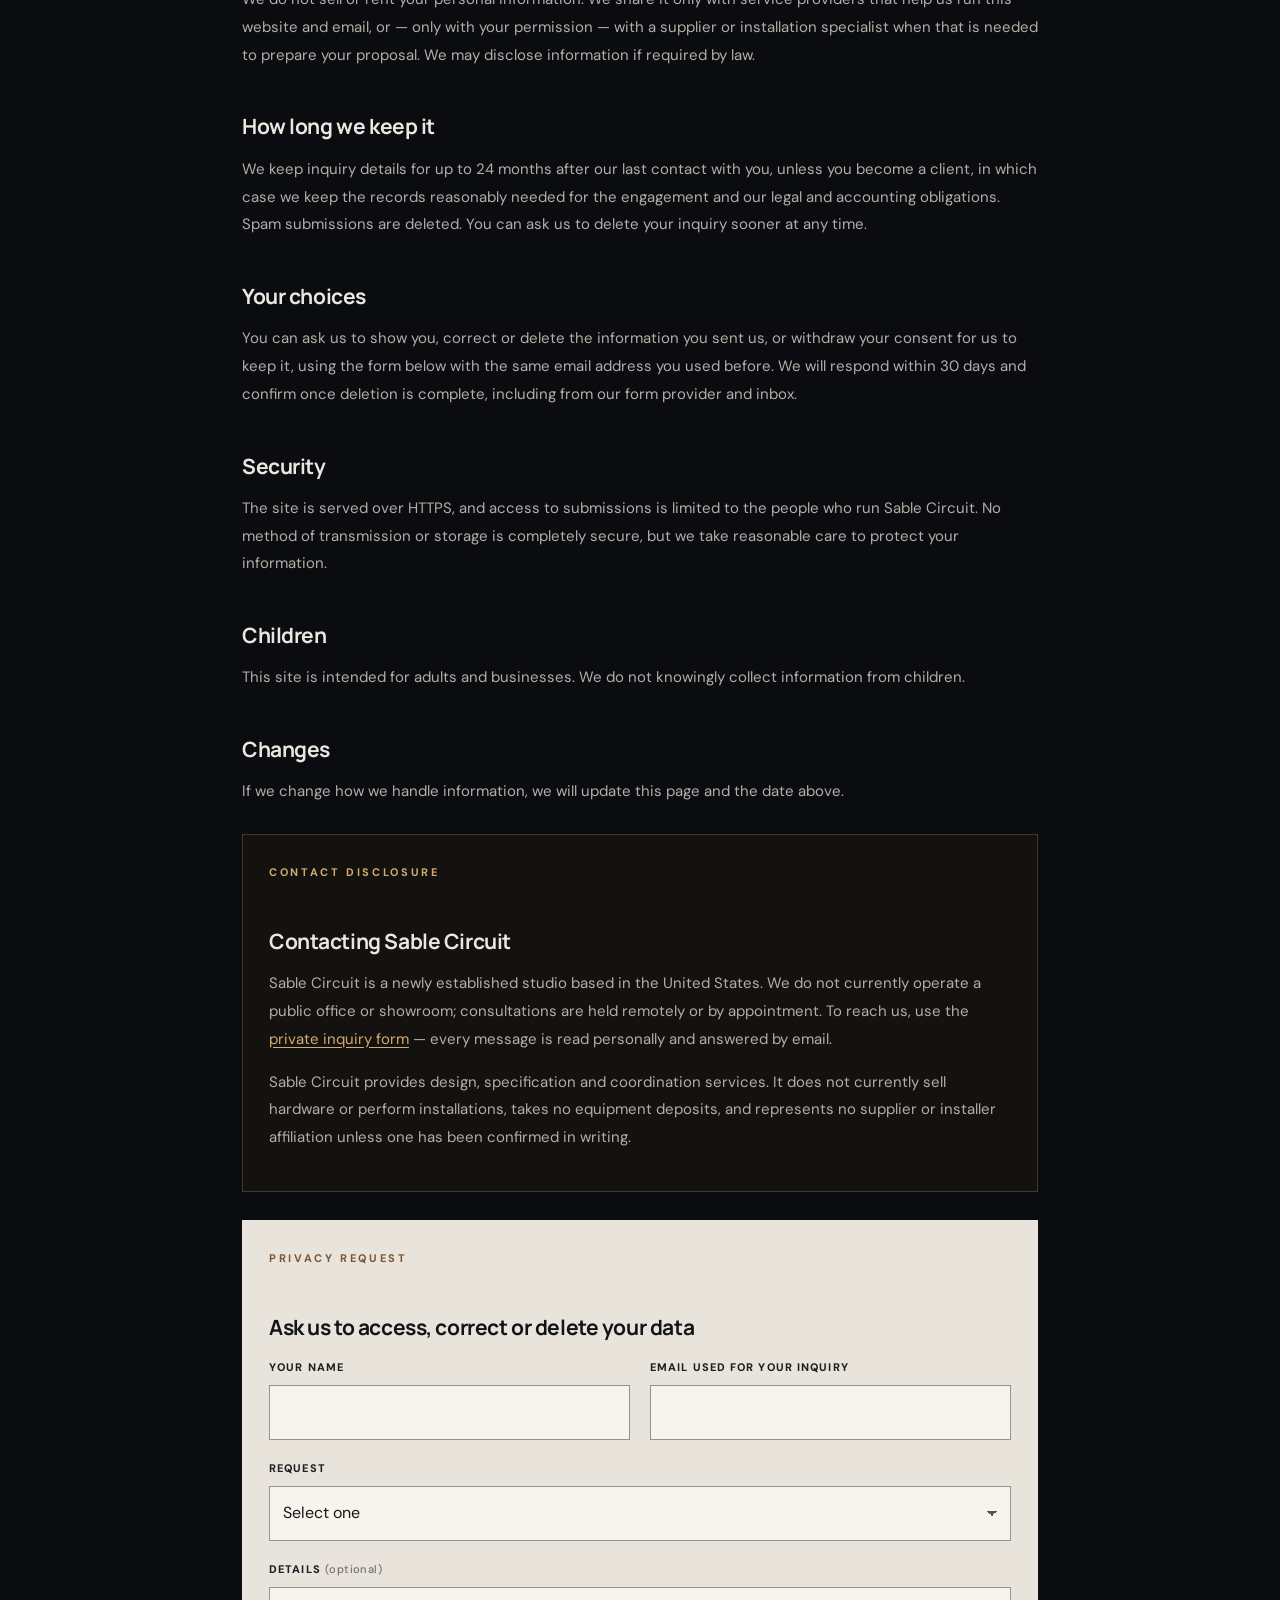
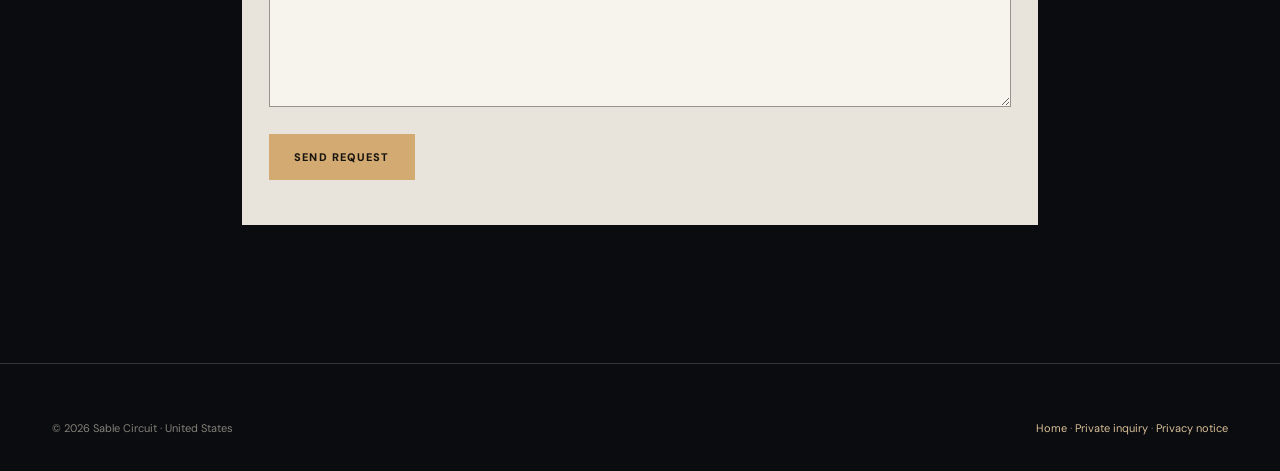
==== commit d3a1dd5c: "Measure inquiry conversions for OpenAI and Google Ads Send an OpenAI lead_created event for each suc" ====
--- a/privacy/index.html
+++ b/privacy/index.html
@@ -8,7 +8,7 @@
   <meta name="theme-color" content="#0a0c0f">
   <meta name="color-scheme" content="dark">
   <meta name="robots" content="index,follow">
-  <meta http-equiv="Content-Security-Policy" content="default-src 'self'; script-src 'self' https://www.googletagmanager.com https://www.googleadservices.com https://googleads.g.doubleclick.net https://www.google.com; style-src 'self'; img-src 'self' data: https://www.google.com https://www.googleadservices.com https://googleads.g.doubleclick.net https://ad.doubleclick.net https://www.googletagmanager.com; font-src 'self'; connect-src 'self' https://api.web3forms.com https://www.google.com https://www.googleadservices.com https://googleads.g.doubleclick.net https://ad.doubleclick.net https://www.googletagmanager.com https://pagead2.googlesyndication.com https://www.google-analytics.com; frame-src https://www.googletagmanager.com https://td.doubleclick.net; form-action 'self' https://api.web3forms.com; object-src 'none'">
+  <meta http-equiv="Content-Security-Policy" content="default-src 'self'; script-src 'self' https://www.googletagmanager.com https://www.googleadservices.com https://googleads.g.doubleclick.net https://www.google.com https://bzrcdn.openai.com; style-src 'self'; img-src 'self' data: https://www.googletagmanager.com https://googleads.g.doubleclick.net https://ad.doubleclick.net https://www.google.com https://www.googleadservices.com https://bzr.openai.com; font-src 'self'; connect-src 'self' https://api.web3forms.com https://www.googletagmanager.com https://www.google.com https://googleads.g.doubleclick.net https://ad.doubleclick.net https://www.googleadservices.com https://bzr.openai.com https://bzrcdn.openai.com; frame-src https://www.googletagmanager.com; form-action 'self' https://api.web3forms.com; object-src 'none'">
   <meta name="referrer" content="strict-origin-when-cross-origin">
   <meta property="og:type" content="website">
   <meta property="og:site_name" content="Sable Circuit">
@@ -21,8 +21,7 @@
   <link rel="apple-touch-icon" href="../apple-touch-icon.png">
   <link rel="manifest" href="../site.webmanifest">
   <link rel="stylesheet" href="../assets/css/site.css">
-  <script async src="https://www.googletagmanager.com/gtag/js?id=AW-18541109360"></script>
-  <script src="../assets/js/google-ads.js"></script>
+  <script src="../assets/js/tracking.js"></script>
 </head>
 <body>
 <a class="skip" href="#main">Skip to content</a>
@@ -53,7 +52,7 @@
     <p>Please do not include sensitive personal information (for example health, financial account or identity-document details) in the form.</p>
 
     <h2>Information collected automatically</h2>
-    <p>This site loads a Google Ads tag so we can measure whether advertising led to a private inquiry. When an inquiry is successfully sent, that tag sends Google a conversion event: a unique transaction id, a conversion value of 1 US dollar, and technical information such as IP address, browser type and, if you clicked an ad, an ad-click identifier. We do not send the contents of your inquiry — name, email, phone or message — to Google Ads. Google may store a cookie for this measurement. Apart from that tag, this site does not run analytics. Like any website, our hosting provider (GitHub Pages) processes technical data needed to deliver pages and protect the service — such as IP address, browser type and request time — in server and security logs. Our form provider may also apply automated spam filtering to submissions.</p>
+    <p>This site uses Google Ads and OpenAI (ChatGPT) ads conversion measurement. When a private inquiry is successfully sent, those tags record a conversion so we can measure ad performance, and they may set cookies for that measurement. Like any website, our hosting provider (GitHub Pages) processes technical data needed to deliver pages and protect the service — such as IP address, browser type and request time — in server and security logs. Our form provider may also apply automated spam filtering to submissions.</p>
 
     <h2>Why we use it</h2>
     <p>We use your details only to reply to your inquiry, discuss your project and, if you ask, prepare a proposal. We do not use them for unrelated marketing, and we will not add you to a mailing list without asking.</p>
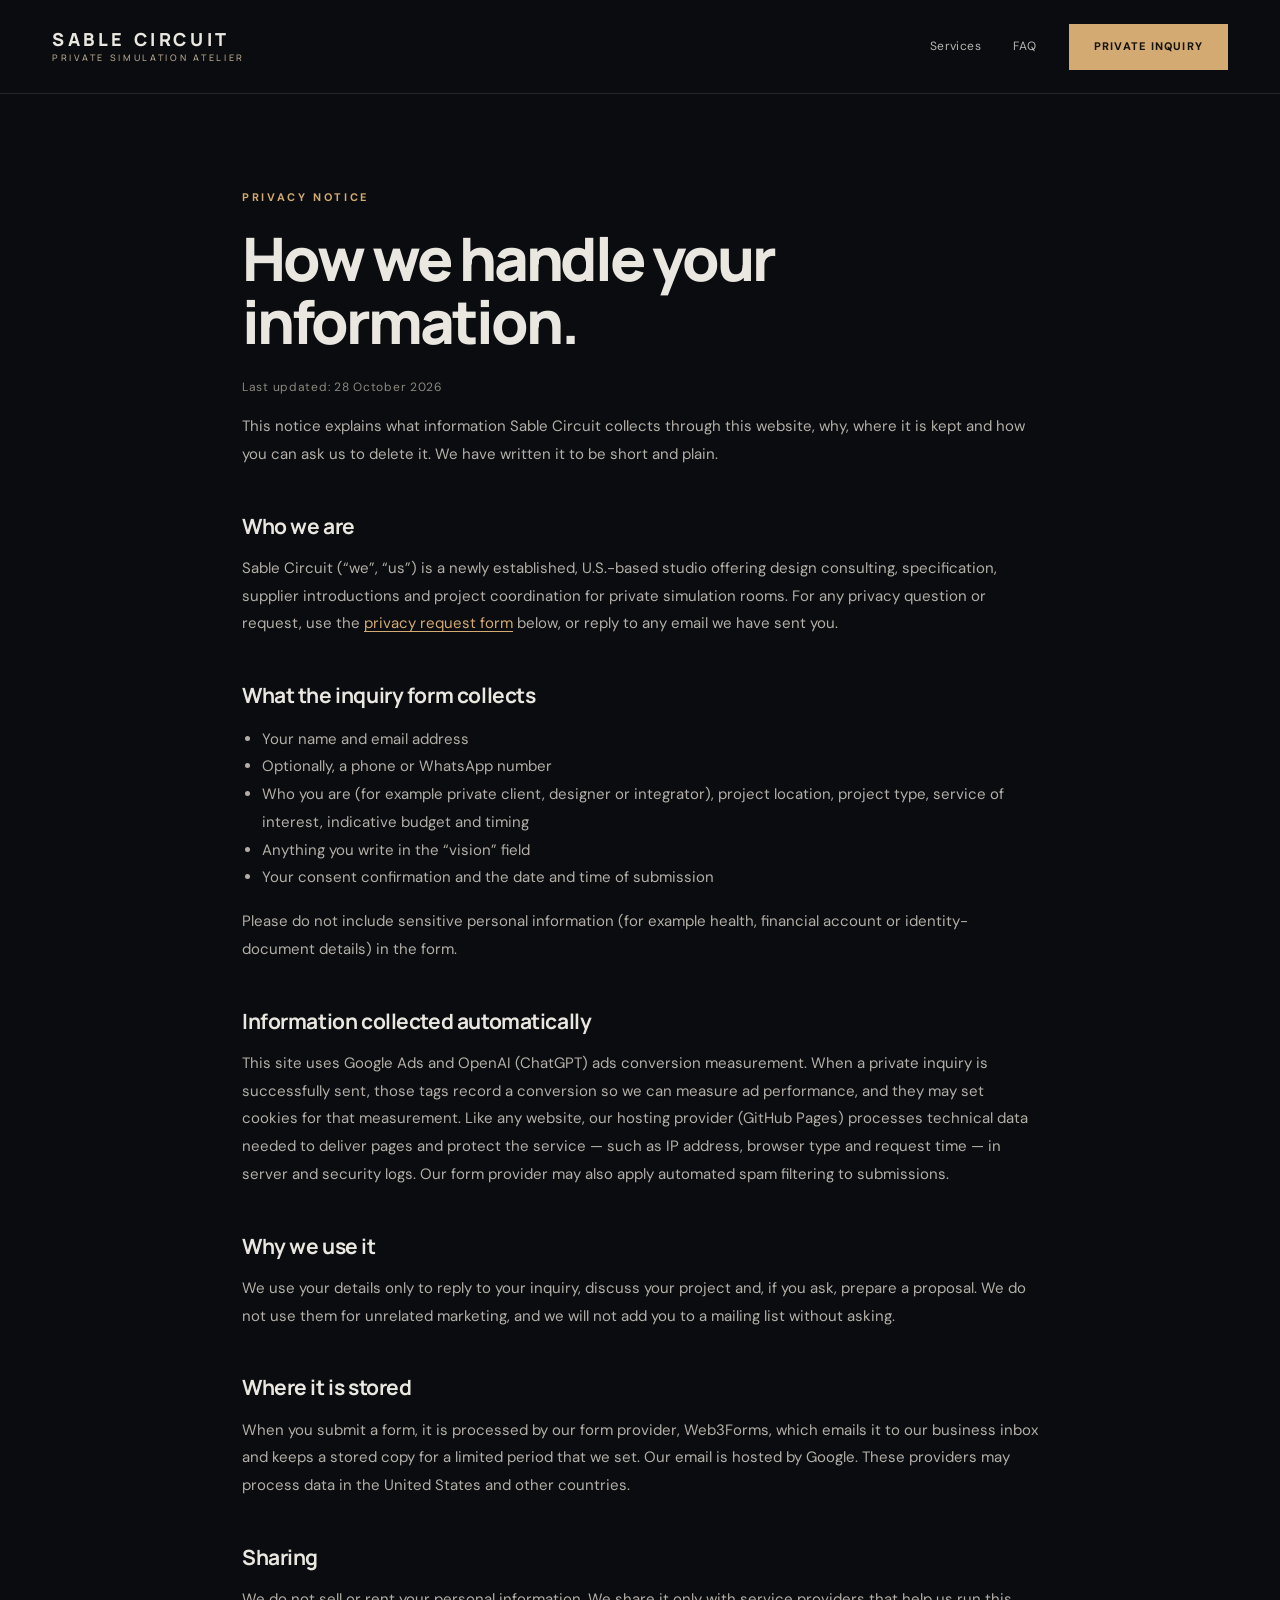
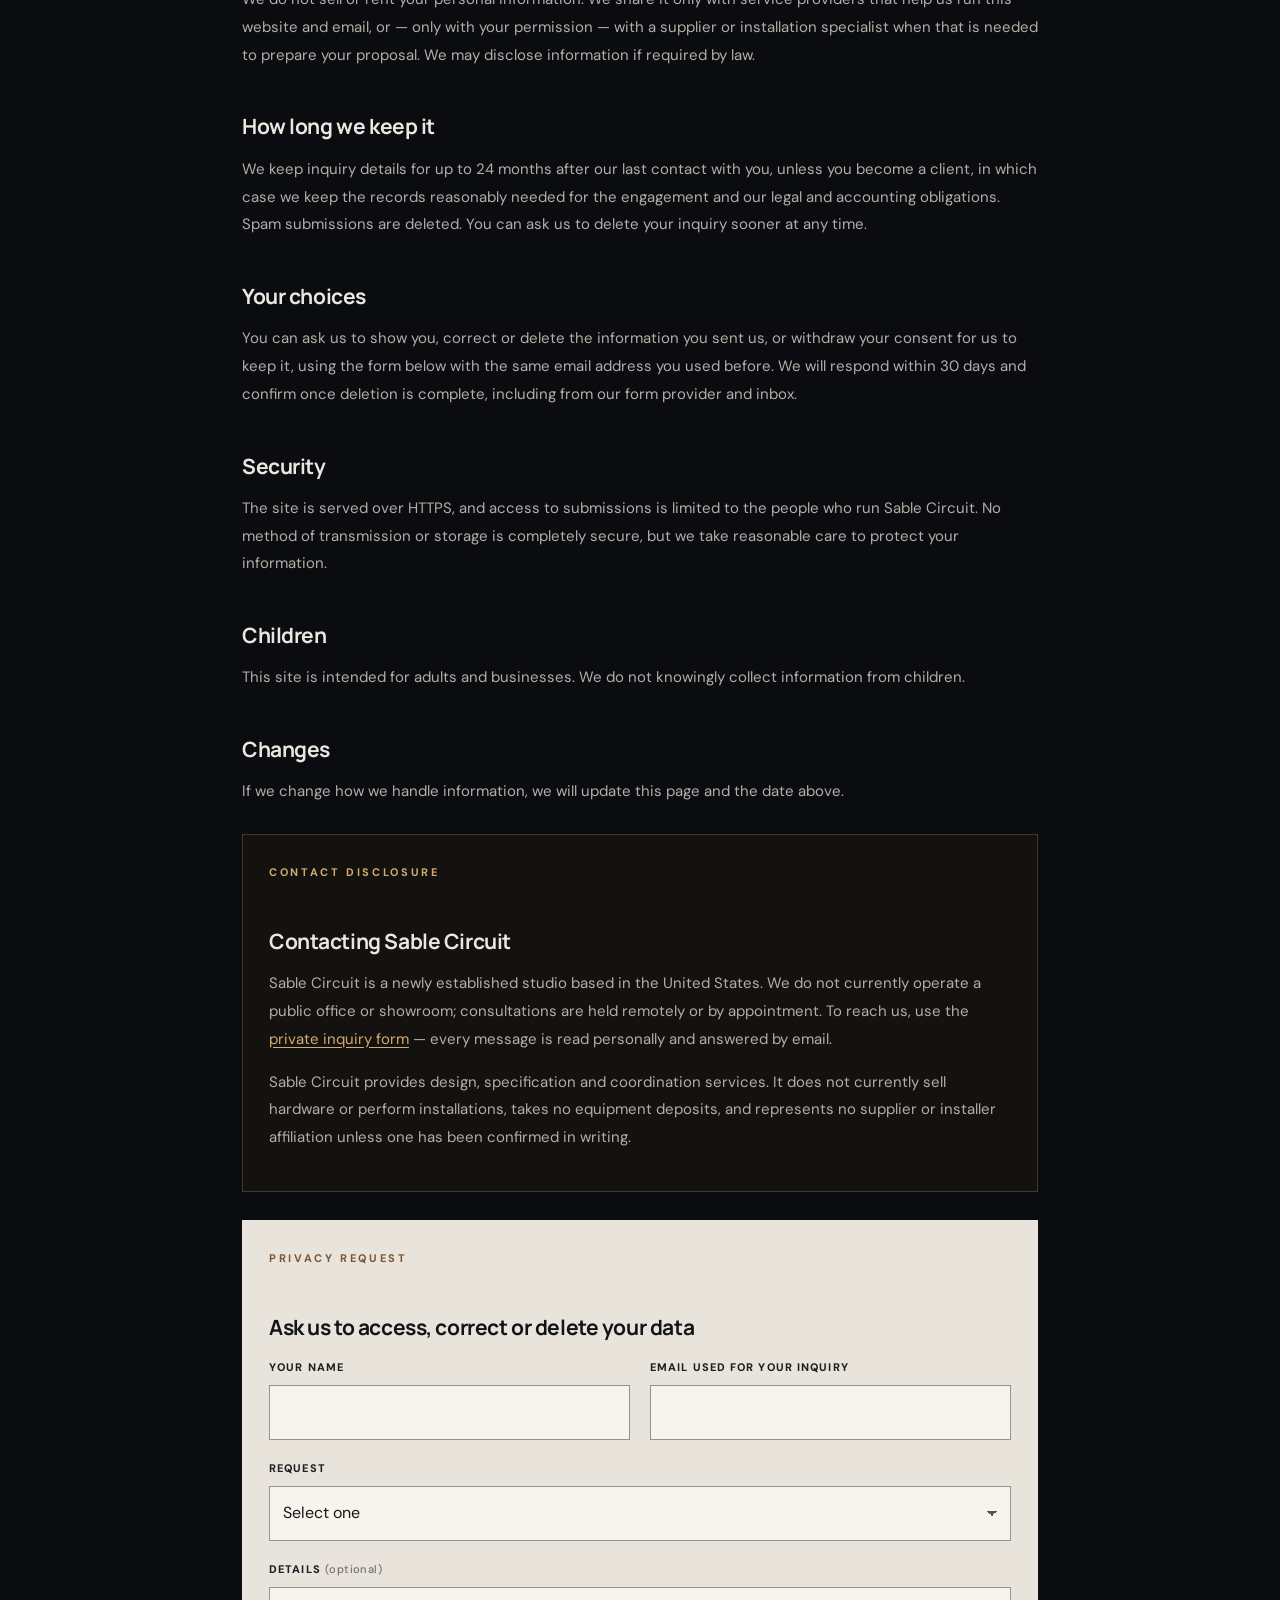
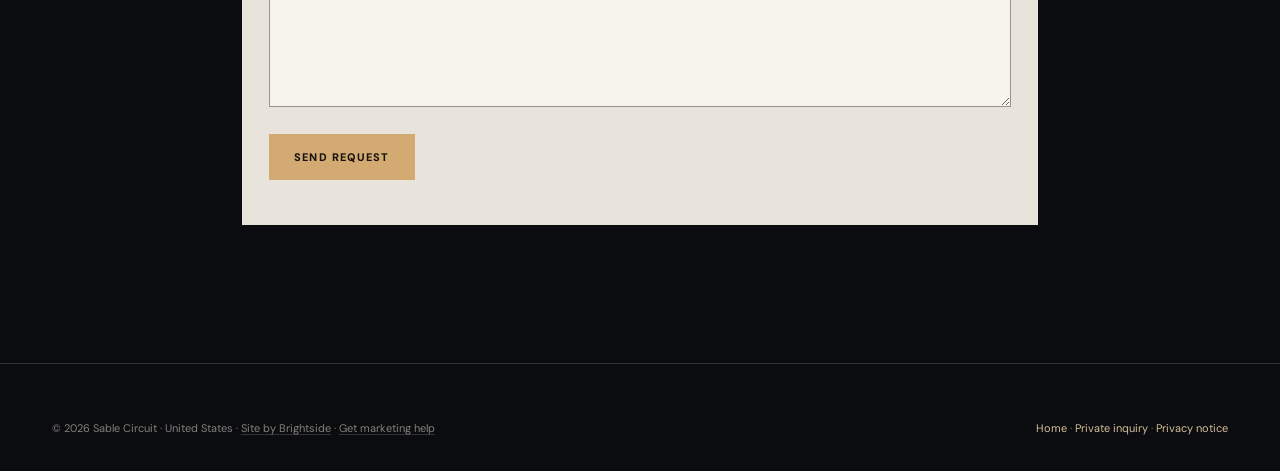
==== commit 11bce8d8: "Add a Brightside credit page and a quiet footer link. The new /built-by/ page credits the studio tha" ====
--- a/privacy/index.html
+++ b/privacy/index.html
@@ -89,18 +89,18 @@
       <span class="eyebrow">Privacy request</span>
       <h2>Ask us to access, correct or delete your data</h2>
       <div class="form-wrap" id="form-wrap">
-        <form id="leadform" class="form" name="privacy-request" method="POST" action="https://api.web3forms.com/submit" accept-charset="UTF-8" novalidate>
+        <form id="leadform" class="form" name="privacy-request" method="POST" action="https://api.web3forms.com/submit" accept-charset="UTF-8">
           <input type="hidden" name="access_key" value="091cd955-1ba2-4acc-b35f-6c7724abb203">
           <input type="hidden" name="subject" value="[Sable Circuit Lead] Privacy request">
           <input type="hidden" name="from_name" value="Sable Circuit website">
           <input type="hidden" name="form_type" value="Privacy request">
           <input type="hidden" name="redirect" value="https://sable-circuit.com/thank-you/">
-          <p class="hp" aria-hidden="true"><label>Leave this unchecked <input type="checkbox" name="botcheck" tabindex="-1"></label></p>
-          <div class="field"><label for="pr-name">Your name</label><input id="pr-name" name="name" type="text" required autocomplete="name" maxlength="120"><span class="err">Please enter your name.</span></div>
-          <div class="field"><label for="pr-email">Email used for your inquiry</label><input id="pr-email" name="email" type="email" required autocomplete="email" maxlength="200"><span class="err">Please enter a valid email address.</span></div>
+          <input type="checkbox" name="botcheck" class="hp" style="display: none;" tabindex="-1" autocomplete="off" aria-hidden="true">
+          <div class="field"><label for="pr-name">Your name</label><input id="pr-name" name="name" type="text" required autocomplete="name" maxlength="120" pattern=".*\S.*"><span class="err">Please enter your name.</span></div>
+          <div class="field"><label for="pr-email">Email used for your inquiry</label><input id="pr-email" name="email" type="email" required autocomplete="email" maxlength="200" pattern="[^\s@]+@[^\s@]+\.[^\s@]{2,}"><span class="err">Please enter a valid email address.</span></div>
           <div class="field full"><label for="pr-type">Request</label><select id="pr-type" name="request" required><option value="">Select one</option><option>Delete my data</option><option>Send me a copy of my data</option><option>Correct my data</option><option>Other privacy question</option></select><span class="err">Please choose a request.</span></div>
           <div class="field full"><label for="pr-notes">Details <span class="opt">(optional)</span></label><textarea id="pr-notes" name="notes" maxlength="2000"></textarea></div>
-          <div class="form-actions"><button class="btn" type="submit" id="submit">Send request</button></div>
+          <div class="form-actions"><button class="btn" type="submit">Send request</button></div>
           <p class="status" id="status" role="status" aria-live="polite"></p>
         </form>
         <div class="success" id="success" tabindex="-1"><span class="eyebrow">Received</span><h3>Request received.</h3><p>We will reply by email within 30 days, and usually much sooner.</p></div>
@@ -110,7 +110,7 @@
 </main>
 <footer class="footer">
   <div class="wrap">
-    <div class="fine fine-solo"><span>© 2026 Sable Circuit · United States</span><span><a href="../">Home</a> · <a href="../#inquire">Private inquiry</a> · <a href="../privacy/">Privacy notice</a></span></div>
+    <div class="fine fine-solo"><span>© 2026 Sable Circuit · United States <span class="site-credit">· <a href="/built-by/">Site by Brightside</a> · <a href="/built-by/">Get marketing help</a></span></span><span><a href="../">Home</a> · <a href="../#inquire">Private inquiry</a> · <a href="../privacy/">Privacy notice</a></span></div>
   </div>
 </footer>
 <script src="../assets/js/inquiry.js" defer></script>
--- a/assets/css/site.css
+++ b/assets/css/site.css
@@ -148,7 +148,7 @@
 .form-help{font-size:12px;color:#77736d;margin:0}
 .status{grid-column:1 / -1;font-size:14px;margin:0}
 .status.error{color:#9b2c1f}
-.hp{position:absolute!important;left:-10000px!important;width:1px;height:1px;overflow:hidden}
+.hp{display:none!important;position:absolute!important;left:-10000px!important;width:1px;height:1px;overflow:hidden}
 .success{display:none;border:1px solid #b08550;background:#f4efe6;padding:34px 32px}
 .success h3{font:700 26px/1.2 Manrope,sans-serif;letter-spacing:-.03em;margin:12px 0 10px;color:var(--ink)}
 .success p{color:#5a5752;font-size:14px;line-height:1.8;margin:0 0 10px}
@@ -214,3 +214,30 @@
 .partner-list li{border:1px solid #ffffff1a;padding:16px 18px 16px 42px;font-size:13.5px;color:#cfcbc4;background:#121418;position:relative;line-height:1.6}
 .partner-list li::before{content:"";position:absolute;left:18px;top:23px;width:10px;height:1px;background:var(--accent)}
 #partners+section{border-top:1px solid #ffffff12}
+
+/* Quiet colophon credit. Same tone as the legal line, not a second call to action. */
+.footer .fine .site-credit a{color:#85817a;text-decoration:underline;text-decoration-color:#85817a55;text-underline-offset:2px}
+.footer .fine .site-credit a:hover{color:#cfc6b8;text-decoration-color:#cfc6b866}
+
+/* Brightside credit page. The built-by headline is the dominant element. */
+.page.built-by{padding-top:72px}
+.page.built-by .wrap{max-width:1080px}
+.page.built-by .built-logo{display:block;width:min(420px,100%);height:auto;margin:8px 0 32px}
+.page.built-by h1{font:800 clamp(40px,5.2vw,68px)/1.02 Manrope,sans-serif;letter-spacing:-.05em;margin:0 0 32px;max-width:16em;color:var(--paper)}
+.page.built-by .built-blurb{max-width:640px}
+.page.built-by .built-blurb p{font-size:17px;margin:0}
+.page.built-by .built-hook{max-width:640px;margin-top:64px;padding-top:36px;border-top:1px solid #ffffff16}
+.page.built-by .built-hook h2{font:700 clamp(24px,2.6vw,32px)/1.25 Manrope,sans-serif;letter-spacing:-.03em;margin:0 0 12px;color:var(--paper)}
+.page.built-by .built-hook p{margin:0}
+.page.built-by .built-cta{margin:26px 0 16px}
+.page.built-by .built-cta .btn{white-space:normal;line-height:1.35;padding-top:14px;padding-bottom:14px;text-align:center}
+.page.built-by .built-founder{margin-top:22px;font-size:12px;line-height:1.5;color:#8c887f;letter-spacing:.02em}
+@media(max-width:600px){
+  .page.built-by{padding-top:48px;padding-bottom:72px}
+  .page.built-by h1{font-size:clamp(36px,10.5vw,44px);max-width:none}
+  .page.built-by h1 .built-break{display:none}
+  .page.built-by .built-logo{width:min(300px,100%);margin-bottom:22px}
+  .page.built-by .built-blurb p{font-size:15.5px}
+  .page.built-by .built-hook{margin-top:48px}
+  .page.built-by .built-cta .btn{width:100%}
+}
